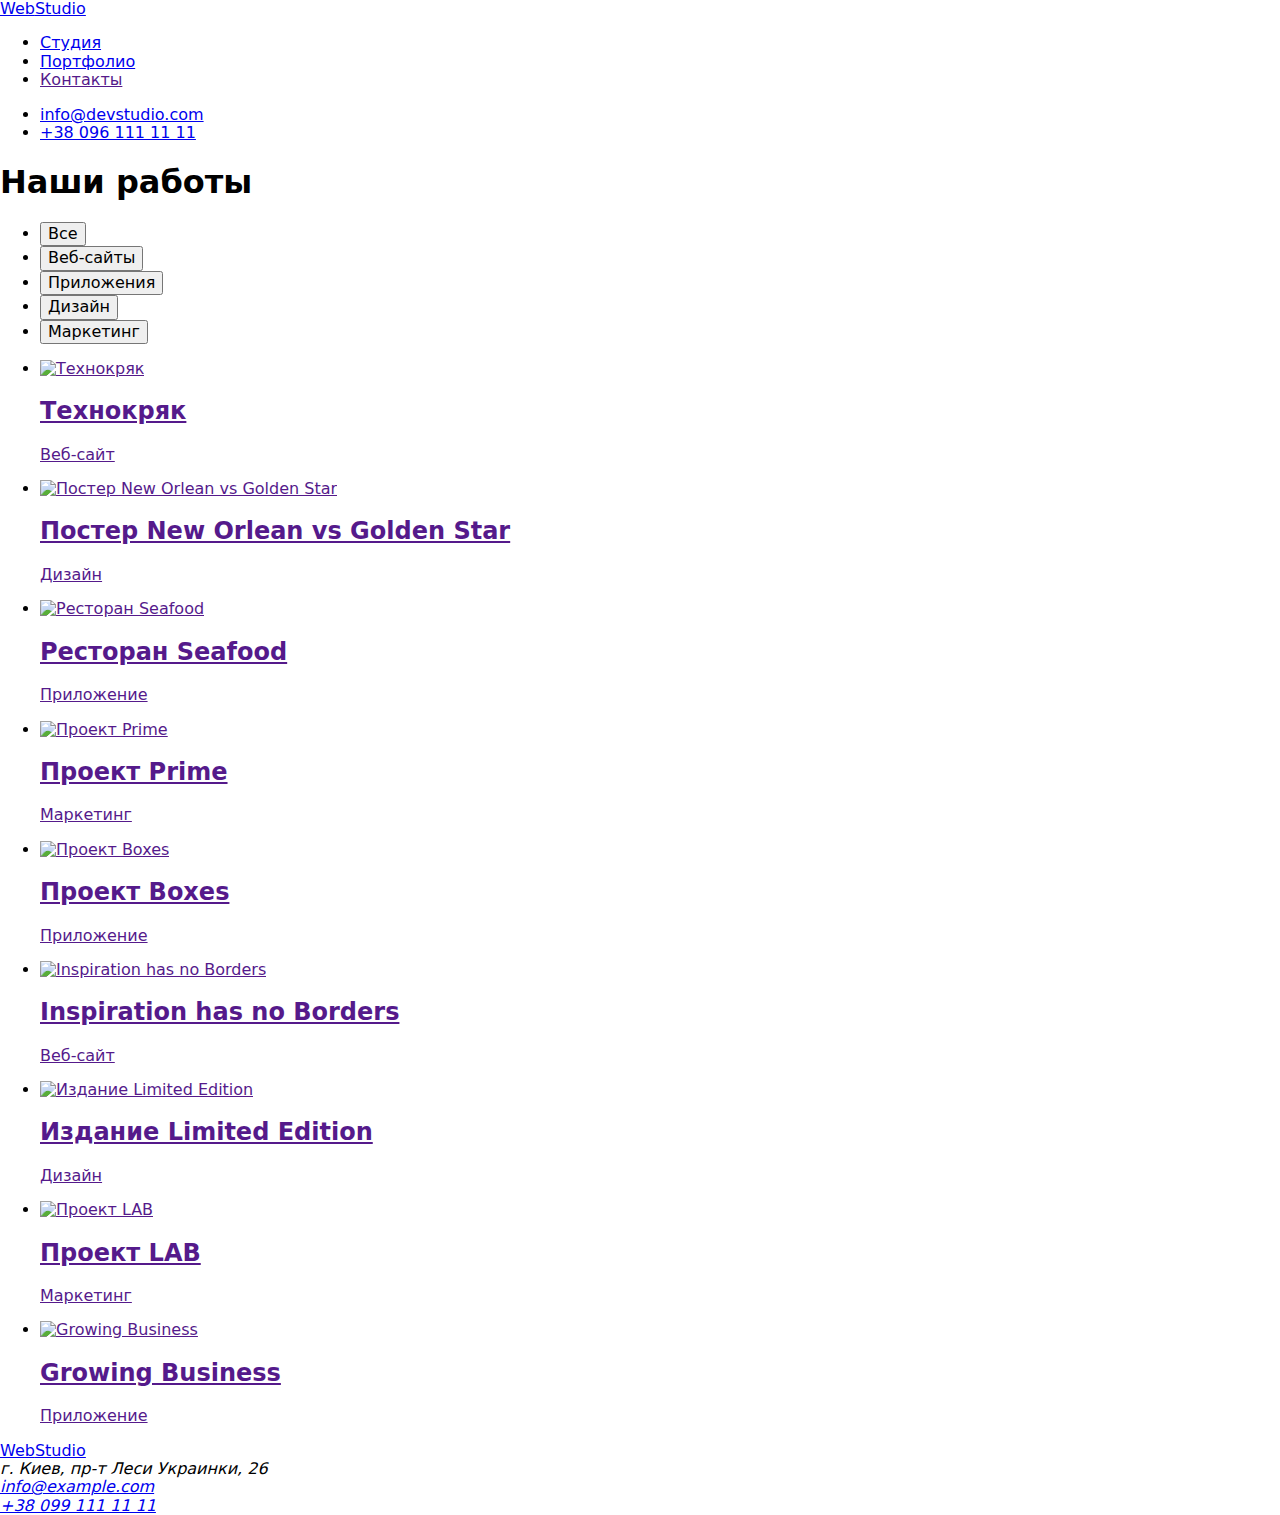
==== portfolio.html @ c15116fc "Create portfolio.html" ====
<!DOCTYPE html>
<html lang="ru">
<head>
    <meta charset="UTF-8">
    <meta name="viewport" content="width=device-width, initial-scale=1.0">
    <title>Портфолио</title>
    <link rel="stylesheet" href="https://cdnjs.cloudflare.com/ajax/libs/modern-normalize/0.7.0/modern-normalize.min.css">
    <link href="https://fonts.googleapis.com/css2?family=Raleway:wght@700&family=Roboto:wght@400;500;700;900&display=swap" rel="stylesheet">
    <link rel="stylesheet" href="./css/styles.css">
</head>
<body>
    <!--Шапка сайта-->
    <header>
        <div class="container">
            <nav>
                <a href="./index.html" lang="en" class="logo"><span>Web</span>Studio</a>
                <ul class="list site-nav">
                    <li><a href="./index.html" class="link">Студия</a></li>
                    <li><a href="./portfolio.html" class="link current">Портфолио</a></li>
                    <li><a href="" class="link">Контакты</a></li>
                </ul> 
            </nav>

            <ul class="list auth-nav">
                <li><a href="mailto:info@devstudio.com" class="link">info@devstudio.com</a></li>
                <li><a href="tel:380961111111" class="link">+38 096 111 11 11</a></li> 
            </ul>
         </div>
    </header>

    <main>
        <section>
            <div class="container">
                <h1>Наши работы</h1>

                <!-- Кнопки-фильтр -->
                <ul class="filter list">
                    <li><button type="button" class="button">Все</button></li>
                    <li><button type="button" class="button">Веб-сайты</button></li>
                    <li><button type="button" class="button">Приложения</button></li>
                    <li><button type="button" class="button">Дизайн</button></li>
                    <li><button type="button" class="button">Маркетинг</button></li>
                </ul>
        
                <!-- Галерея -->
                <ul class="portfolio list">
                    <li class="portfolio-item">
                        <a href="" class="link">
                            <img src="./images/portfolio1.jpg" alt="Технокряк" width="370" height="294">
                            <h2 class="title">Технокряк</h2>
                            <p class="text">Веб-сайт</p>
                        </a>
                    </li>
                    <li class="portfolio-item">
                        <a href="" class="link">
                            <img src="./images/portfolio2.jpg" alt="Постер New Orlean vs Golden Star" width="370" height="294">
                            <h2 class="title">Постер New Orlean vs Golden Star</h2>
                            <p class="text">Дизайн</p>
                        </a>
                    </li>
                    <li class="portfolio-item">
                        <a href="" class="link">
                            <img src="./images/portfolio3.jpg" alt="Ресторан Seafood" width="370" height="294">
                            <h2 class="title">Ресторан Seafood</h2>
                            <p class="text">Приложение</p>
                        </a>
                    </li>
                    <li class="portfolio-item">
                        <a href="" class="link">
                            <img src="./images/portfolio4.jpg" alt="Проект Prime" width="370" height="294">
                            <h2 class="title">Проект Prime</h2>
                            <p class="text">Маркетинг</p>
                        </a>
                    </li>
                    <li class="portfolio-item">
                        <a href="" class="link">
                            <img src="./images/portfolio5.jpg" alt="Проект Boxes" width="370" height="294">
                            <h2 class="title">Проект Boxes</h2>
                            <p class="text">Приложение</p>
                        </a>
                    </li>
                    <li class="portfolio-item">
                        <a href="" class="link">
                            <img src="./images/portfolio6.jpg" alt="Inspiration has no Borders" width="370" height="294">
                            <h2 class="title" lang="en">Inspiration has no Borders</h2>
                            <p class="text">Веб-сайт</p>
                        </a>
                    </li>
                    <li class="portfolio-item">
                        <a href="" class="link">
                            <img src="./images/portfolio7.jpg" alt="Издание Limited Edition" width="370" height="294">
                            <h2 class="title">Издание Limited Edition</h2>
                            <p class="text">Дизайн</p>
                        </a>
                    </li>
                    <li class="portfolio-item">
                        <a href="" class="link">
                            <img src="./images/portfolio8.jpg" alt="Проект LAB" width="370" height="294">
                            <h2 class="title">Проект LAB</h2>
                            <p class="text">Маркетинг</p>
                        </a>
                    </li>
                    <li class="portfolio-item">
                        <a href="" class="link">
                            <img src="./images/portfolio9.jpg" alt="Growing Business" width="370" height="294">
                            <h2 class="title" lang="en">Growing Business</h2>
                            <p class="text">Приложение</p>
                        </a>
                    </li>
                </ul>
            </div>
        </section>   
    </main>

     <!--футер-->
     <footer class="page-footer">
        <div class="container">
            <a href="index.html" lang="en" class="logo"><span>Web</span>Studio</a>
             <address class="address">
                г. Киев, пр-т Леси Украинки, 26 <br>
                <a href="mailto:info@example.com" class="link">info@example.com</a> <br>
                <a href="tel:380991111111" class="link">+38 099 111 11 11</a>
            </address>  
        </div>           
   </footer>
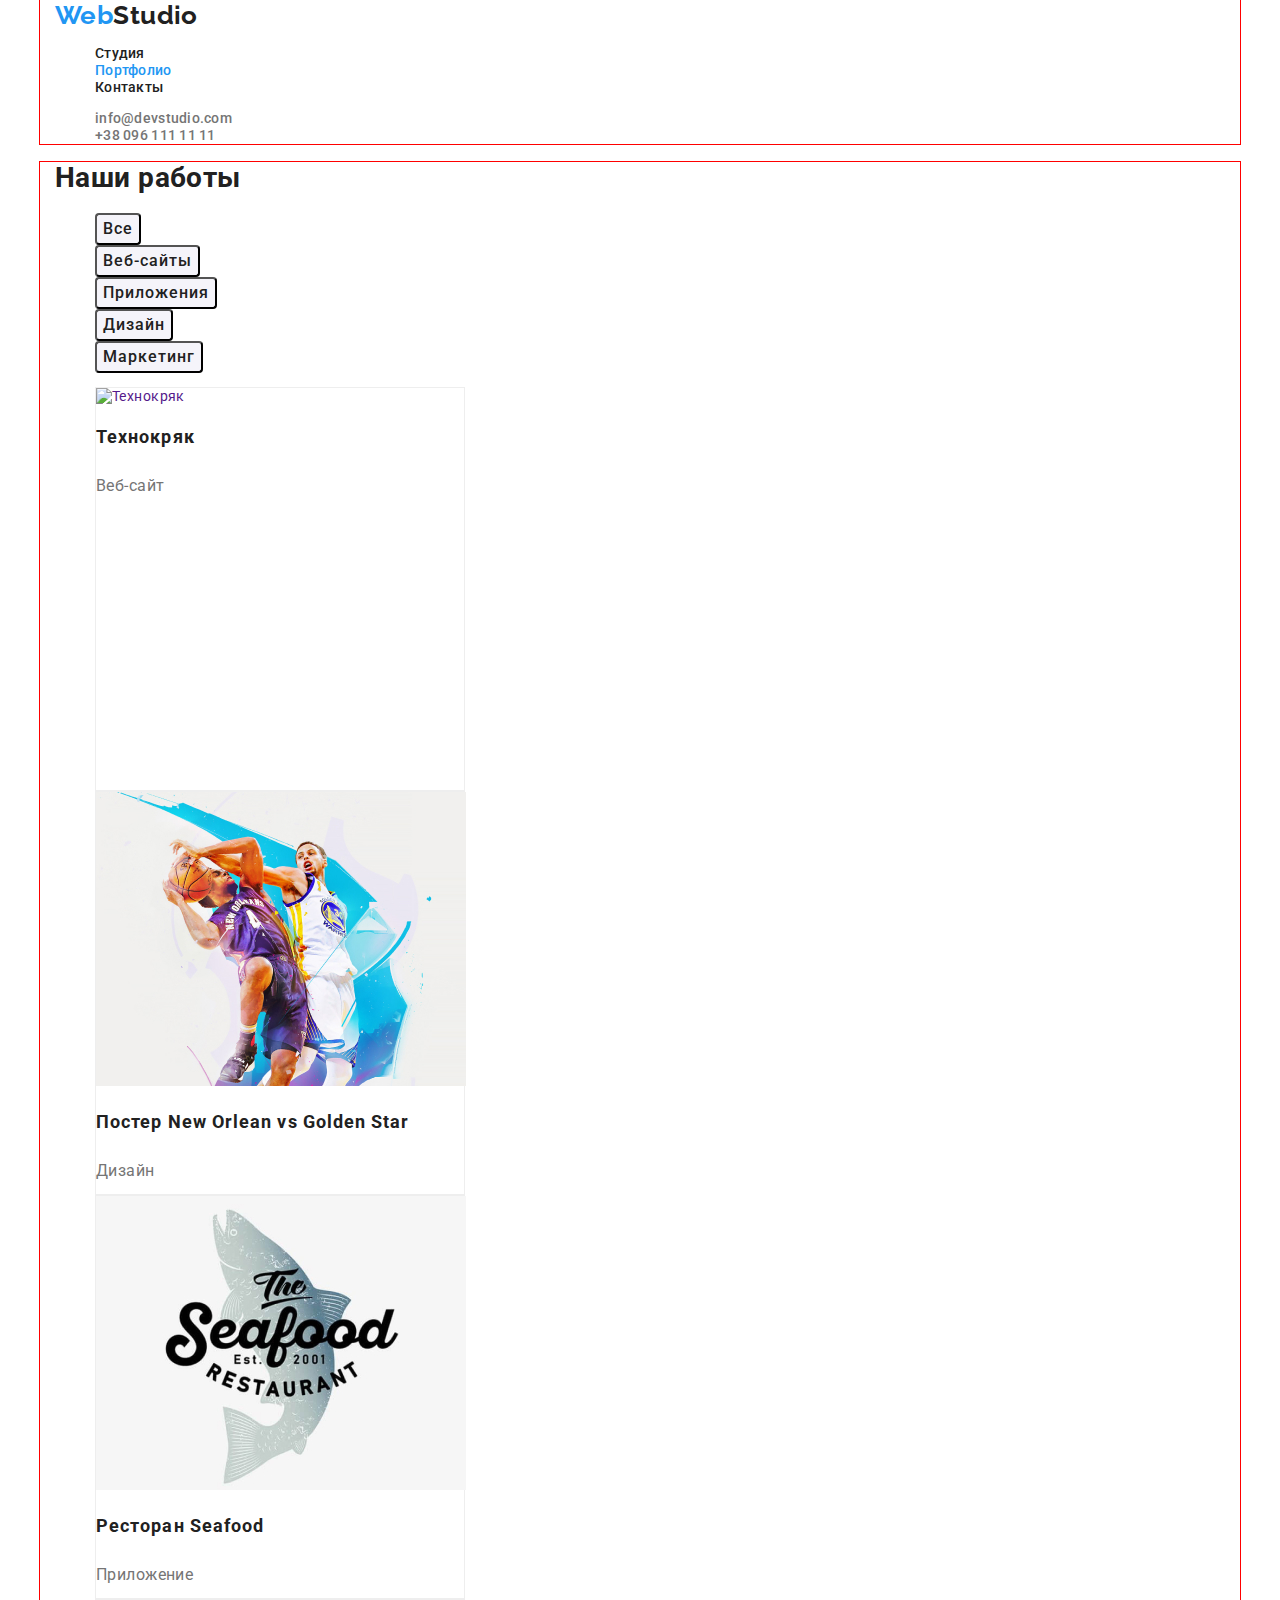
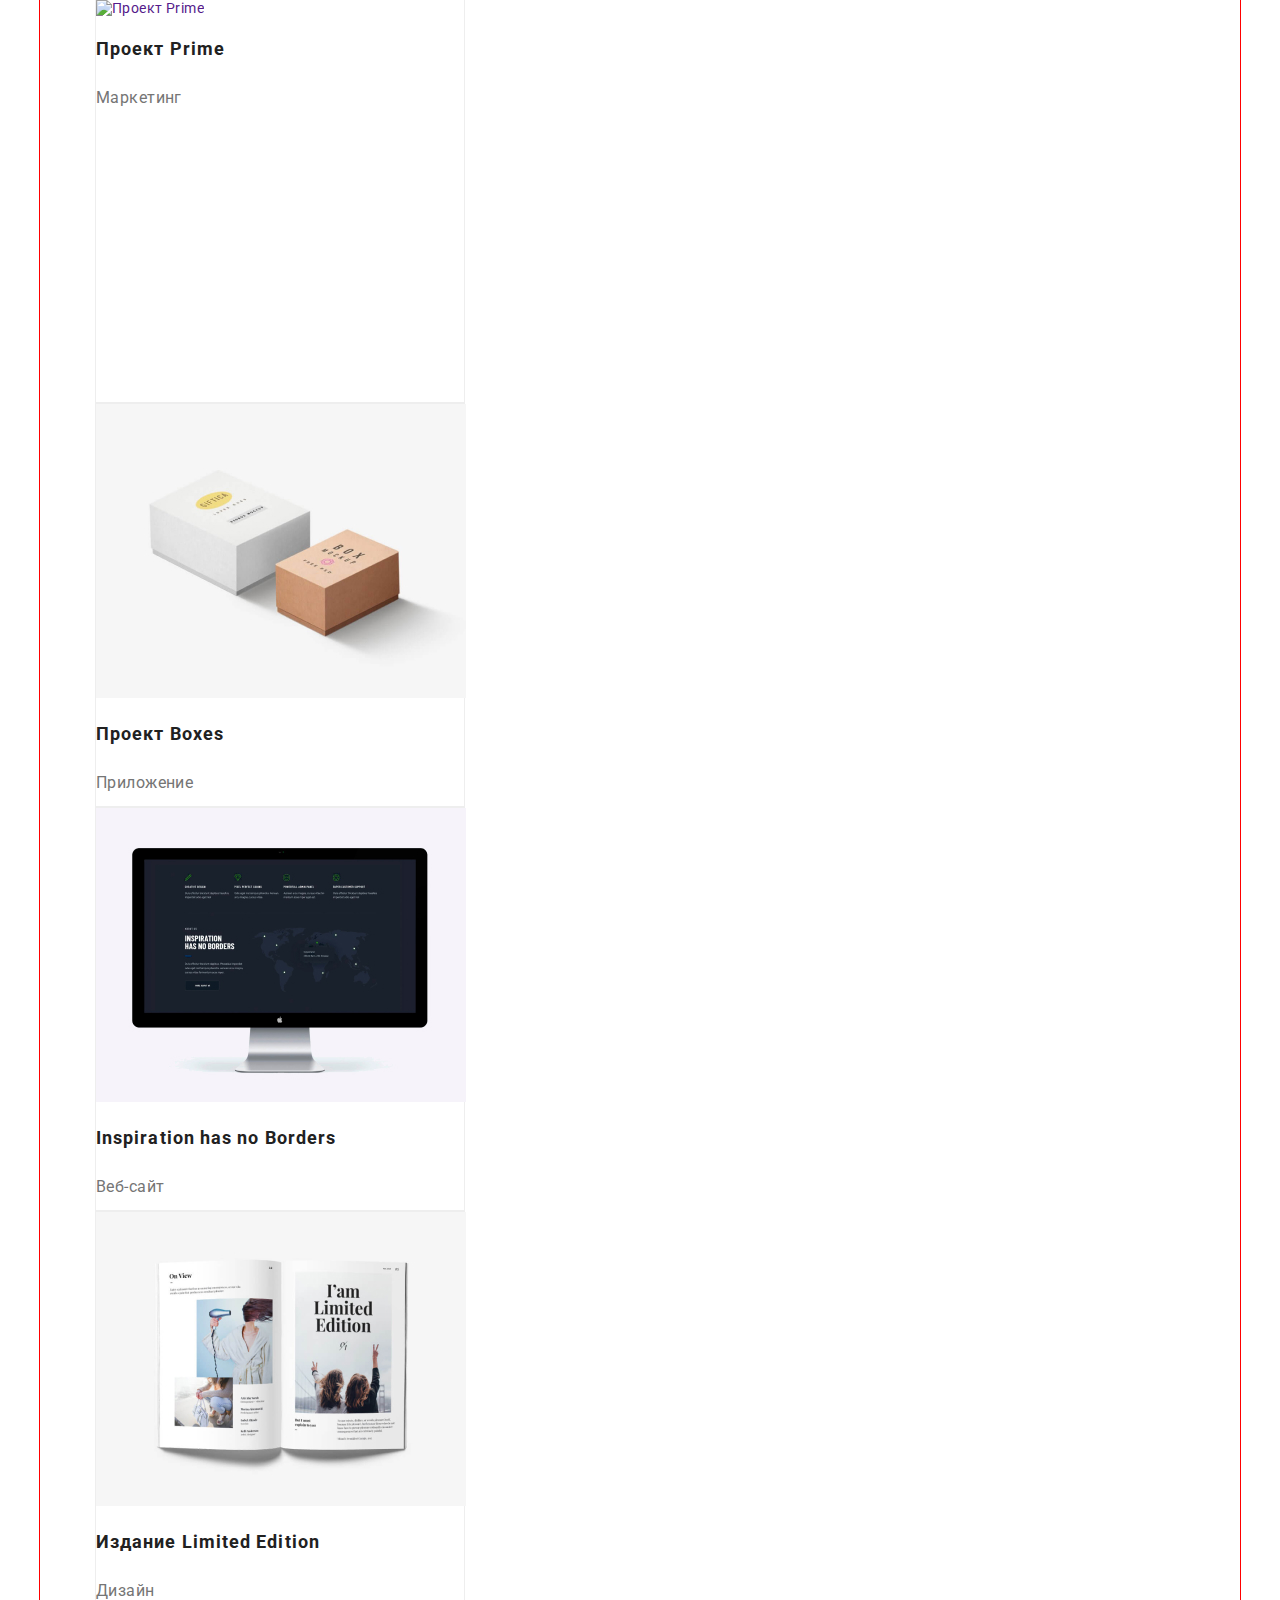
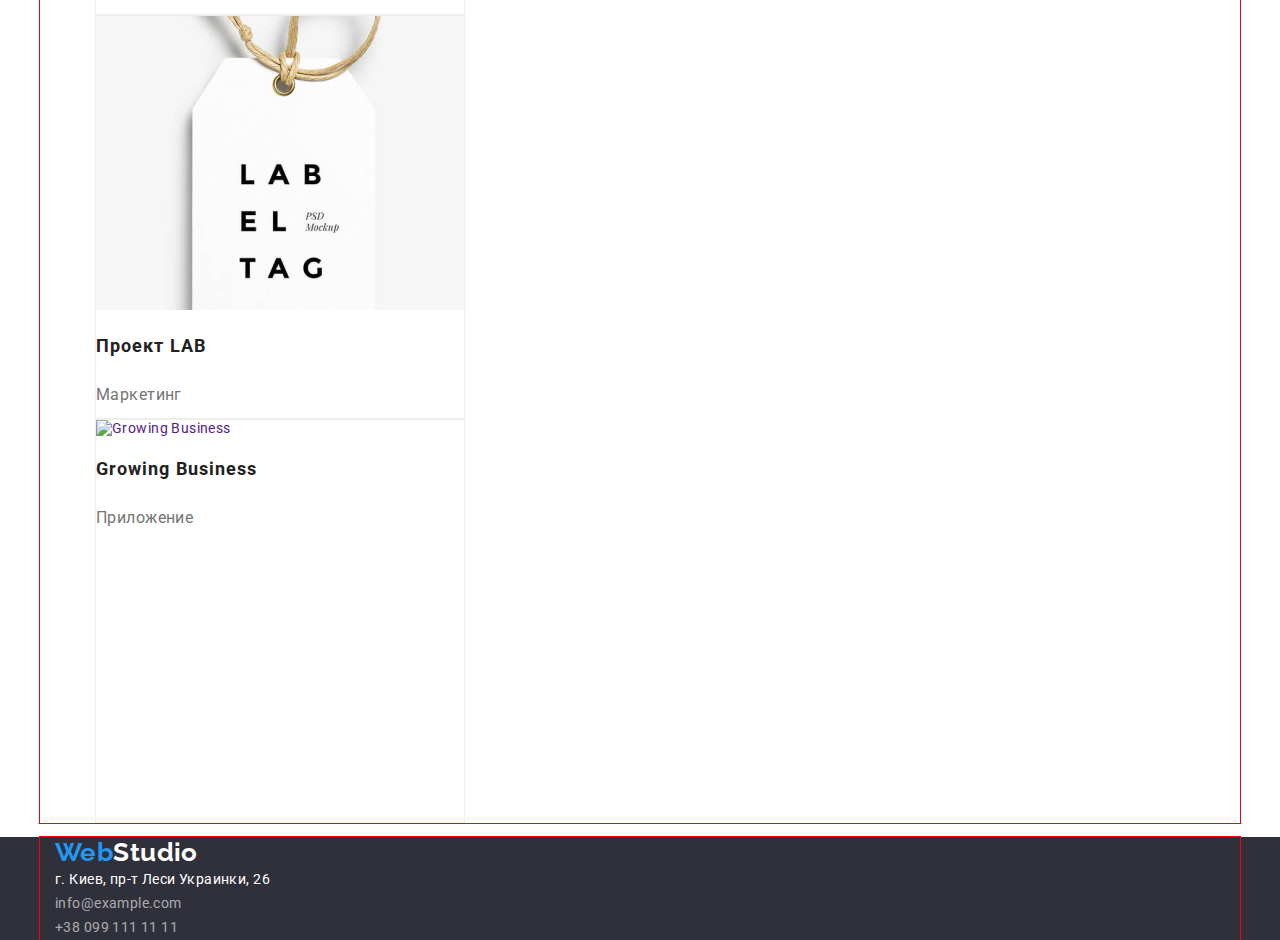
==== commit 9df37797: "Update portfolio.html" ====
--- a/portfolio.html
+++ b/portfolio.html
@@ -122,4 +122,6 @@
                 <a href="tel:380991111111" class="link">+38 099 111 11 11</a>
             </address>  
         </div>           
-   </footer>+   </footer>
+</body>
+</html>--- a/css/styles.css
+++ b/css/styles.css
@@ -0,0 +1,229 @@
+/* основной цвет текста #212121
+вторичный цвет текста #757575
+цвет-акцент #2196F3
+основной цвет фона #ffffff
+вторичный цвет фона  #2F303A
+дополнительный цвет фона(для команды и кнопок-фильтров) #F5F4FA
+ */
+
+:root{
+    --primary-text-color: #212121;
+    --secondary-text-color: #757575;
+    --accent-color: #2196F3;
+    --primary-background-color: #ffffff;
+    --secondary-background-color: #2F303A;
+    --accessorial-background-color: #F5F4FA;
+    --title-text-color: #ffffff;
+}
+
+body{
+    background-color: var(--primary-background-color);
+    color: var(--primary-text-color);
+    font-family: 'Roboto', sans-serif;
+    font-size: 14px;
+    font-weight: 400;
+    letter-spacing: 0.03em;
+}
+
+html{
+    box-sizing: border-box;
+}
+
+*
+*::after,
+*::before{
+    box-sizing: inherit;
+}
+
+.list{
+    list-style: none;
+}
+
+.link{
+    text-decoration: none;
+}
+
+.container{
+    width: 1200px;
+	margin-left: auto;
+	margin-right: auto;
+	padding-left: 15px;
+    padding-right: 15px;
+    outline: 1px solid red;
+}
+
+.page-header{
+    display: block;
+}
+
+/* Логотип */
+.logo{
+    font-family: 'Raleway', sans-serif;
+    color: var(--primary-text-color);
+    font-weight: 700;
+	font-size: 26px;
+    line-height: 1.19;
+    text-decoration: none;
+}
+
+.logo > span{
+    color: var(--accent-color);
+}
+
+/* Навигация */
+.site-nav .link,
+.auth-nav .link{
+    font-weight: 500;
+    line-height: 1.14;
+    letter-spacing: 0.02em;
+}
+
+.site-nav .link{ 
+    color: var(--primary-text-color);
+}
+
+.auth-nav .link{
+    color: var(--secondary-text-color);
+}
+
+.link:hover,
+.link:focus,
+.link:active,
+.site-nav .link.current,
+.page-footer .link:hover,
+.page-footer .link:focus,
+.page-footer .link:active{
+    color: var(--accent-color);
+}
+
+/* Hero */
+.hero{
+    background-color: var(--secondary-background-color);
+    color: var(--title-text-color);
+}
+
+.hero-title{
+    font-weight: 900;
+    font-size: 44px;
+    line-height: 1.36;
+    letter-spacing: 0.06em;
+    text-align: center;
+    text-transform: uppercase;
+}
+
+.button{
+    color: var(--title-text-color);
+    background-color: var(--accent-color);
+    font-weight: 700;
+    font-size: 16px;
+    line-height: 1.87;
+    letter-spacing: 0.06em;
+    text-align: center;
+}
+
+/* Секция преимущество */
+.section-title{
+    font-weight: 700;
+    font-size: 36px;
+    line-height: 1.17;
+    text-align: center;
+}
+
+.feature-title{
+    font-weight: 700;
+    line-height: 1.14;
+    text-transform: uppercase;
+}
+
+.section-item{
+    color: var(--secondary-text-color);
+    line-height: 1.71;
+}
+
+/* Секция команда */
+.team{
+    background-color: var(--accessorial-background-color);
+}
+
+.team-card{
+    background-color: var(--primary-background-color);
+    box-shadow: 0px 1px 3px rgba(0, 0, 0, 0.12), 0px 1px 1px rgba(0, 0, 0, 0.14), 0px 2px 1px rgba(0, 0, 0, 0.2);
+    border-radius: 0px 0px 4px 4px;
+    width: 270px;
+}
+
+.team-card  .subtitle{
+    font-weight: 500;
+}
+
+.team-card .subtitle,
+.team-card .career{
+    font-size: 16px;
+    line-height: 1.19;
+    text-align: center;
+}
+
+/* Футер */
+.page-footer{
+    background-color: var(--secondary-background-color);
+}
+
+.page-footer .logo{
+    color: var(--title-text-color);
+}
+
+.page-footer .address{
+    color: var(--title-text-color);
+    font-style: normal;
+    line-height: 1.71;
+}
+
+.page-footer .link{
+    font-size: 14px;
+    color: rgba(255, 255, 255, 0.6);
+}
+
+
+/* ПОРТФОЛИО */
+
+/* Кнопки */
+.filter .button{
+    font-family: 'Roboto', sans-serif;
+    color: var(--primary-text-color);
+    background-color: var(--accessorial-background-color);
+    font-weight: 500;
+    font-size: 16px;
+    line-height: 1.62;
+    text-align: center;
+    border-radius: 4px;
+}
+
+.filter .button:hover,
+.filter .button:active,
+.filter .button:focus{
+    background-color: var(--accent-color);
+    color: var(--title-text-color);
+    box-shadow: 0px 3px 1px rgba(0, 0, 0, 0.1), 0px 1px 2px rgba(0, 0, 0, 0.08), 0px 2px 2px rgba(0, 0, 0, 0.12);
+}
+
+/* Галерея */
+.portfolio-item{
+    width: 370px;
+    height: 404px;
+    background: var(--primary-background-color);
+    border: 1px solid #EEEEEE;
+}
+
+.portfolio .title{
+    color: var(--primary-text-color);
+    font-weight: 700;
+    font-size: 18px;
+    line-height: 2;
+    letter-spacing: 0.06em;
+}
+
+.portfolio .text{
+    color: var(--secondary-text-color);
+    font-size: 16px;
+    line-height: 1.87;
+}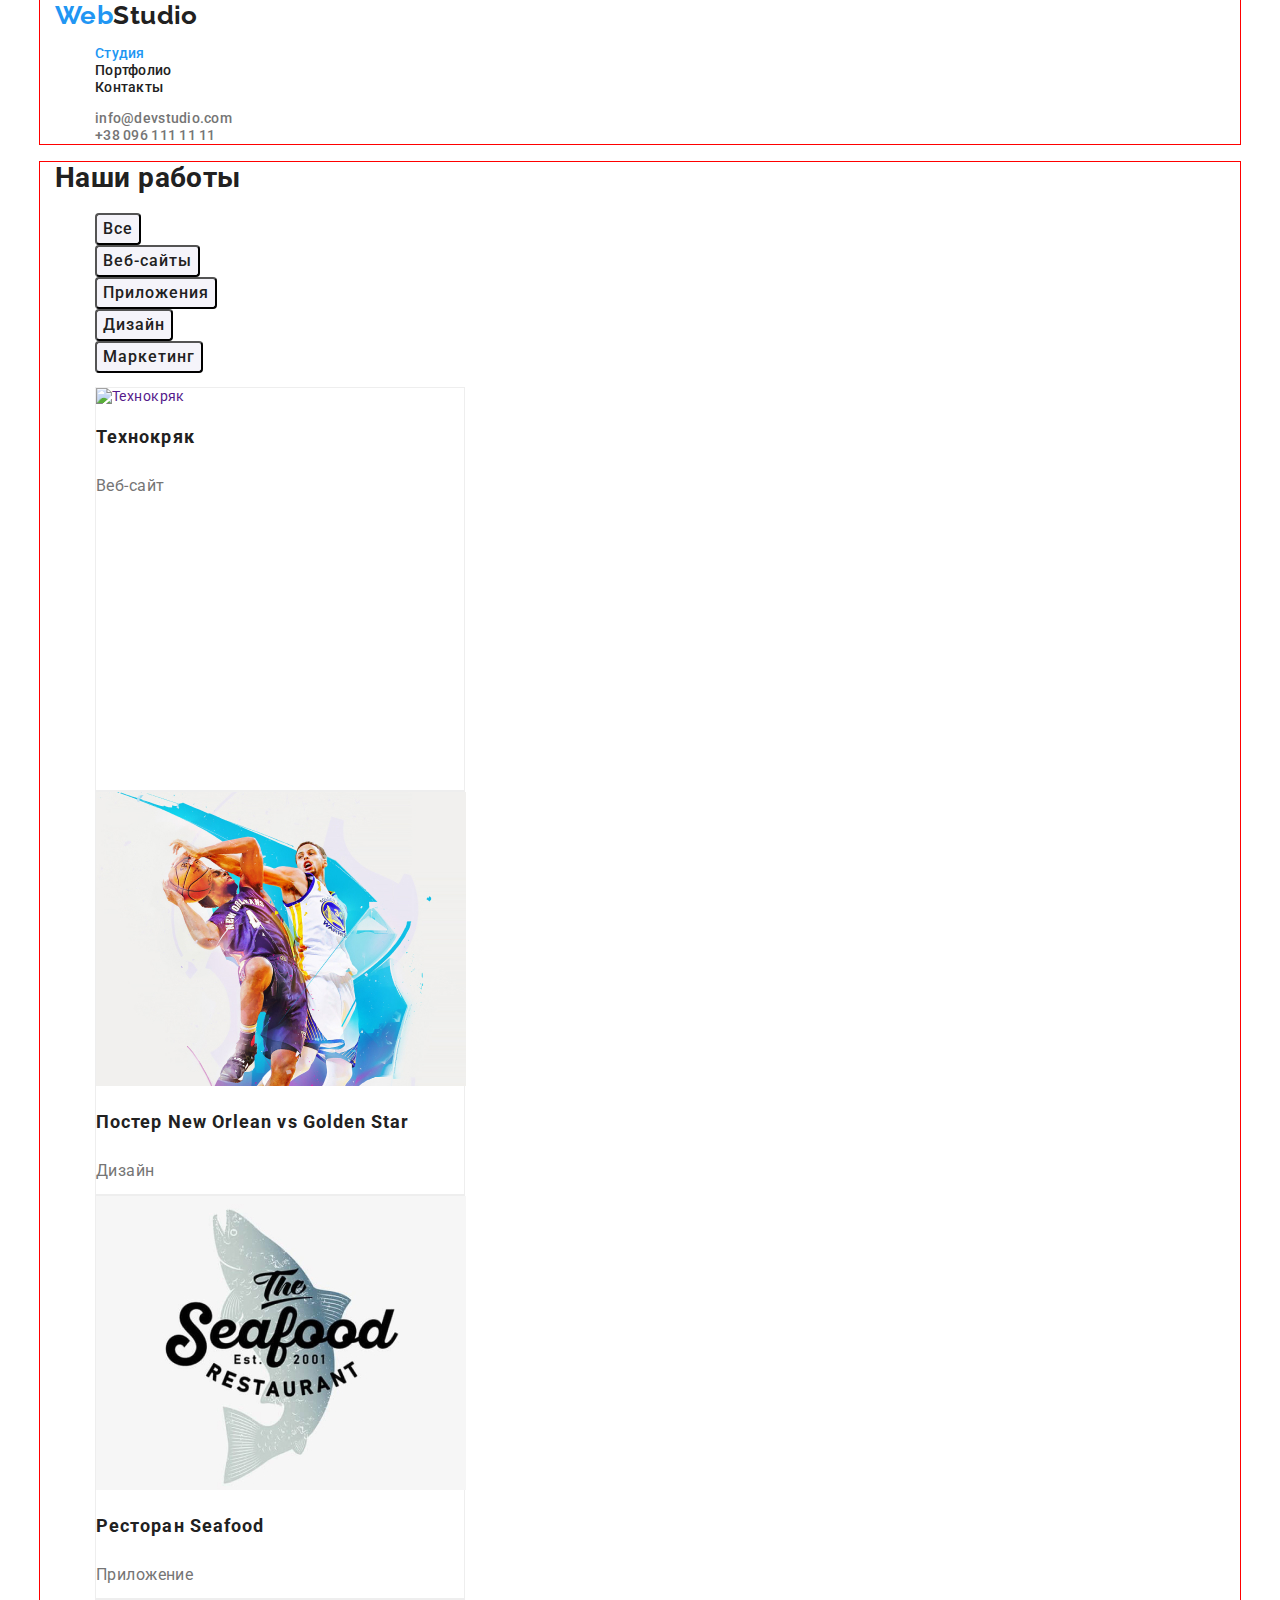
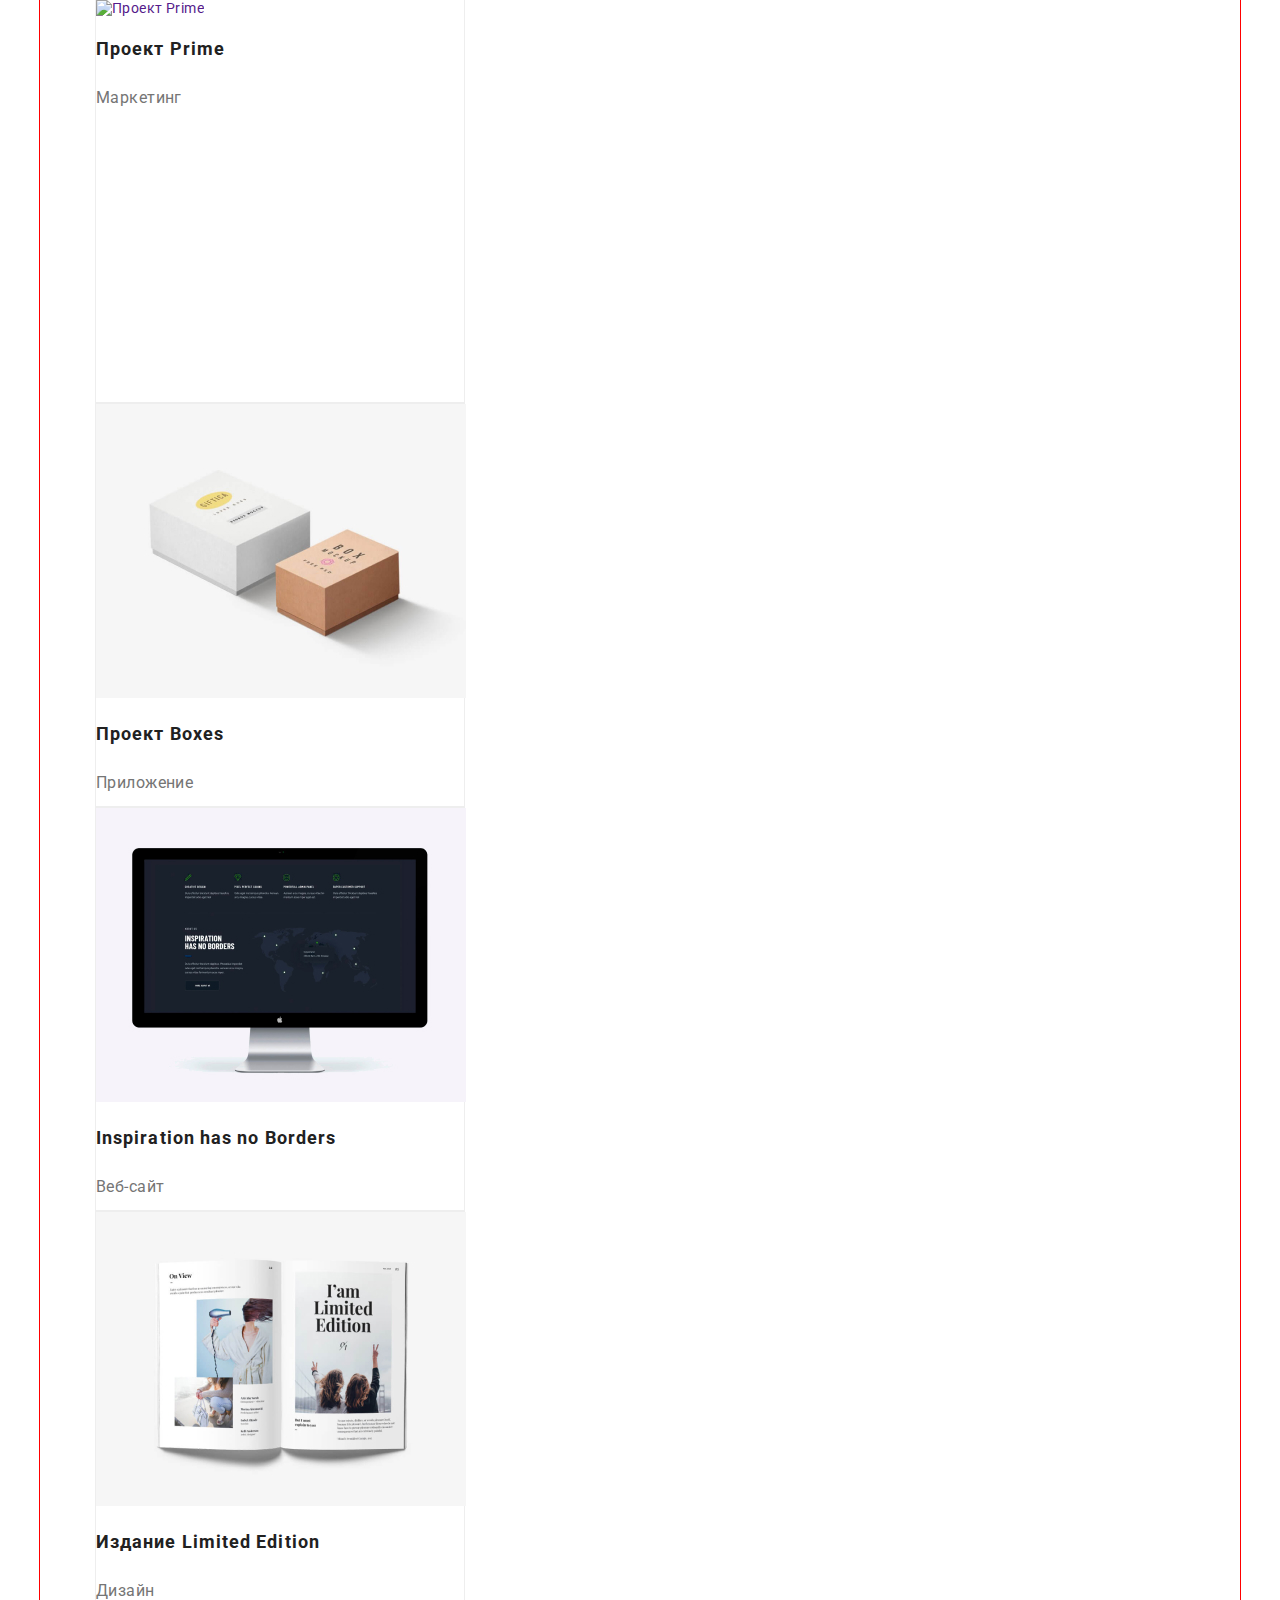
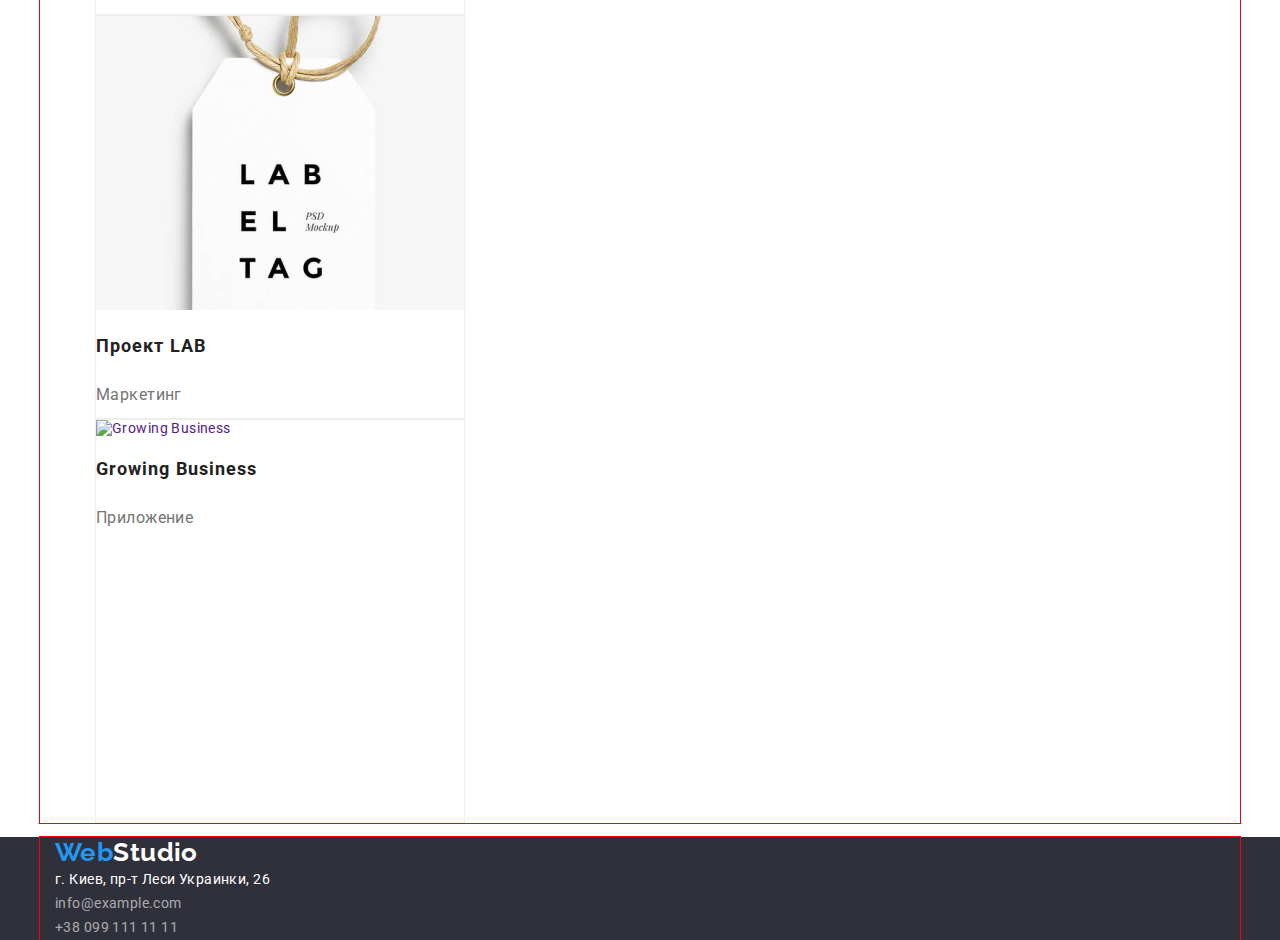
==== commit 69440228: "Update portfolio.html" ====
--- a/portfolio.html
+++ b/portfolio.html
@@ -10,23 +10,23 @@
 </head>
 <body>
     <!--Шапка сайта-->
-    <header>
-        <div class="container">
-            <nav>
-                <a href="./index.html" lang="en" class="logo"><span>Web</span>Studio</a>
-                <ul class="list site-nav">
-                    <li><a href="./index.html" class="link">Студия</a></li>
-                    <li><a href="./portfolio.html" class="link current">Портфолио</a></li>
-                    <li><a href="" class="link">Контакты</a></li>
-                </ul> 
-            </nav>
-
-            <ul class="list auth-nav">
-                <li><a href="mailto:info@devstudio.com" class="link">info@devstudio.com</a></li>
-                <li><a href="tel:380961111111" class="link">+38 096 111 11 11</a></li> 
-            </ul>
-         </div>
-    </header>
+    <header class="page-header">
+        <div class="container flexbox">
+             <nav class="navigation">
+                 <a href="./index.html" lang="en" class="logo"><span>Web</span>Studio</a>
+                 <ul class="list site-nav">
+                     <li class="site-nav-item"><a href="./index.html" class="link current">Студия</a></li>
+                     <li class="site-nav-item"><a href="./portfolio.html" class="link">Портфолио</a></li>
+                     <li class="site-nav-item"><a href="" class="link">Контакты</a></li>
+                 </ul> 
+             </nav>
+ 
+             <ul class="list auth-nav">
+                 <li class="auth-nav-item"><a href="mailto:info@devstudio.com" class="link">info@devstudio.com</a></li>
+                 <li class="auth-nav-item"><a href="tel:380961111111" class="link">+38 096 111 11 11</a></li> 
+             </ul>
+        </div>
+     </header>
 
     <main>
         <section>
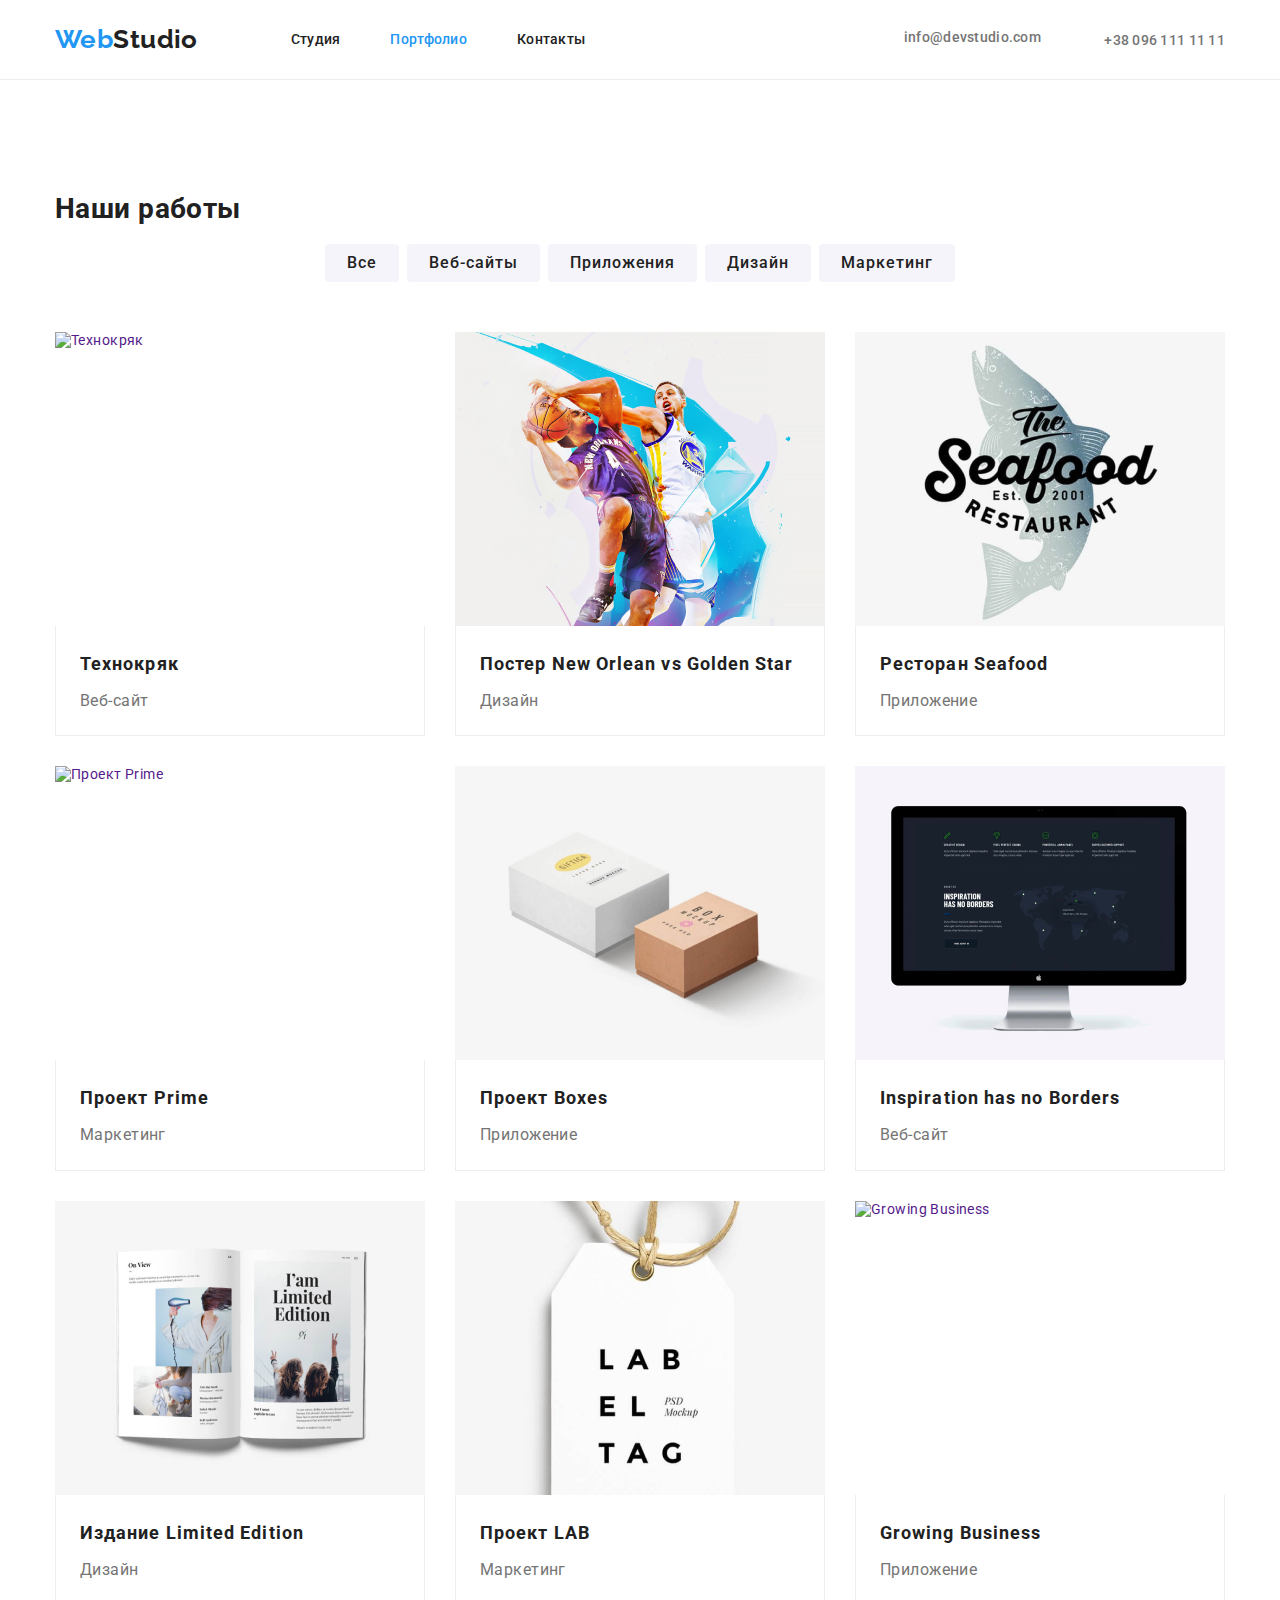
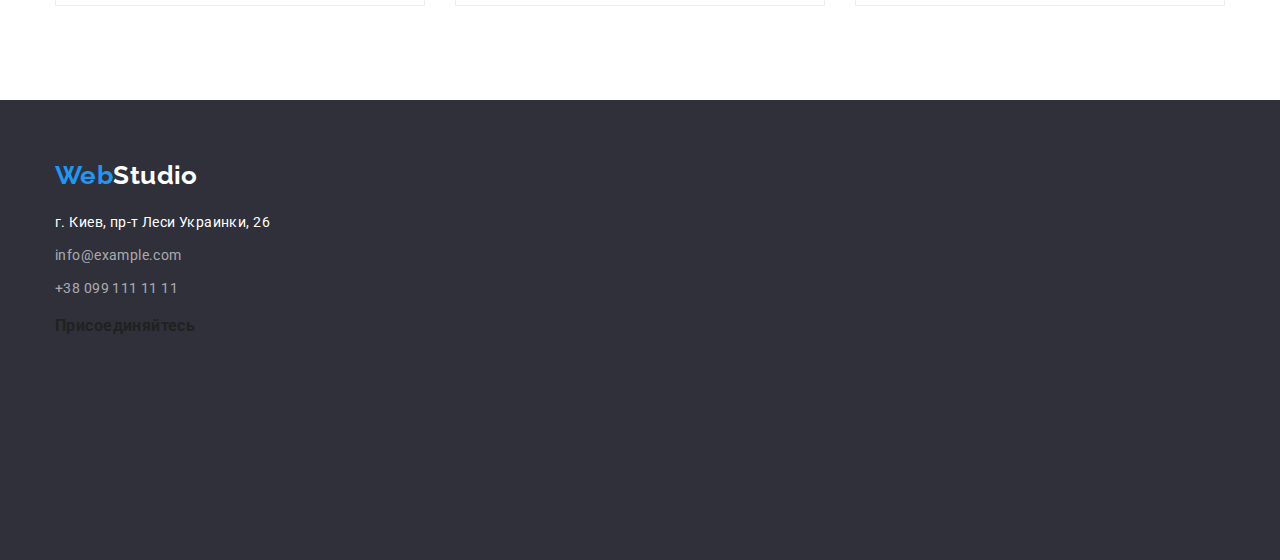
==== commit 3292a2af: "добавляет разметку" ====
--- a/portfolio.html
+++ b/portfolio.html
@@ -11,100 +11,132 @@
 <body>
     <!--Шапка сайта-->
     <header class="page-header">
-        <div class="container flexbox">
+        <div class="container">
              <nav class="navigation">
                  <a href="./index.html" lang="en" class="logo"><span>Web</span>Studio</a>
                  <ul class="list site-nav">
-                     <li class="site-nav-item"><a href="./index.html" class="link current">Студия</a></li>
-                     <li class="site-nav-item"><a href="./portfolio.html" class="link">Портфолио</a></li>
+                     <li class="site-nav-item"><a href="./index.html" class="link">Студия</a></li>
+                     <li class="site-nav-item"><a href="./portfolio.html" class="link current">Портфолио</a></li>
                      <li class="site-nav-item"><a href="" class="link">Контакты</a></li>
                  </ul> 
              </nav>
  
              <ul class="list auth-nav">
-                 <li class="auth-nav-item"><a href="mailto:info@devstudio.com" class="link">info@devstudio.com</a></li>
-                 <li class="auth-nav-item"><a href="tel:380961111111" class="link">+38 096 111 11 11</a></li> 
+                <li class="auth-nav-item">
+                    <a href="mailto:info@devstudio.com" class="link">
+                        <svg class="icon-auth-nav" width="16" height="12">
+                            <use href="./images/sprite.svg#icon-mail"></use>
+                        </svg>
+                        info@devstudio.com
+                    </a>
+                </li>
+                <li class="auth-nav-item">
+                    <a href="tel:380961111111" class="link">
+                        <svg class="icon-auth-nav" width="10" height="16">
+                            <use href="./images/sprite.svg#icon-tel"></use>
+                        </svg>
+                        +38 096 111 11 11
+                    </a>
+                </li> 
              </ul>
         </div>
      </header>
 
     <main>
-        <section>
+        <section class="page-portfolio">
             <div class="container">
-                <h1>Наши работы</h1>
+                <h1 class="visually-hidden">Наши работы</h1>
 
                 <!-- Кнопки-фильтр -->
                 <ul class="filter list">
-                    <li><button type="button" class="button">Все</button></li>
-                    <li><button type="button" class="button">Веб-сайты</button></li>
-                    <li><button type="button" class="button">Приложения</button></li>
-                    <li><button type="button" class="button">Дизайн</button></li>
-                    <li><button type="button" class="button">Маркетинг</button></li>
+                    <li class="filter-item"><button type="button" class="button">Все</button></li>
+                    <li class="filter-item"><button type="button" class="button">Веб-сайты</button></li>
+                    <li class="filter-item"><button type="button" class="button">Приложения</button></li>
+                    <li class="filter-item"><button type="button" class="button">Дизайн</button></li>
+                    <li class="filter-item"><button type="button" class="button">Маркетинг</button></li>
                 </ul>
-        
+         
                 <!-- Галерея -->
                 <ul class="portfolio list">
                     <li class="portfolio-item">
                         <a href="" class="link">
-                            <img src="./images/portfolio1.jpg" alt="Технокряк" width="370" height="294">
-                            <h2 class="title">Технокряк</h2>
-                            <p class="text">Веб-сайт</p>
-                        </a>
-                    </li>
-                    <li class="portfolio-item">
-                        <a href="" class="link">
-                            <img src="./images/portfolio2.jpg" alt="Постер New Orlean vs Golden Star" width="370" height="294">
-                            <h2 class="title">Постер New Orlean vs Golden Star</h2>
-                            <p class="text">Дизайн</p>
-                        </a>
-                    </li>
-                    <li class="portfolio-item">
-                        <a href="" class="link">
-                            <img src="./images/portfolio3.jpg" alt="Ресторан Seafood" width="370" height="294">
-                            <h2 class="title">Ресторан Seafood</h2>
-                            <p class="text">Приложение</p>
-                        </a>
-                    </li>
-                    <li class="portfolio-item">
-                        <a href="" class="link">
-                            <img src="./images/portfolio4.jpg" alt="Проект Prime" width="370" height="294">
-                            <h2 class="title">Проект Prime</h2>
-                            <p class="text">Маркетинг</p>
-                        </a>
-                    </li>
-                    <li class="portfolio-item">
-                        <a href="" class="link">
-                            <img src="./images/portfolio5.jpg" alt="Проект Boxes" width="370" height="294">
-                            <h2 class="title">Проект Boxes</h2>
-                            <p class="text">Приложение</p>
-                        </a>
-                    </li>
-                    <li class="portfolio-item">
-                        <a href="" class="link">
-                            <img src="./images/portfolio6.jpg" alt="Inspiration has no Borders" width="370" height="294">
-                            <h2 class="title" lang="en">Inspiration has no Borders</h2>
-                            <p class="text">Веб-сайт</p>
-                        </a>
-                    </li>
-                    <li class="portfolio-item">
-                        <a href="" class="link">
-                            <img src="./images/portfolio7.jpg" alt="Издание Limited Edition" width="370" height="294">
-                            <h2 class="title">Издание Limited Edition</h2>
-                            <p class="text">Дизайн</p>
-                        </a>
-                    </li>
-                    <li class="portfolio-item">
-                        <a href="" class="link">
-                            <img src="./images/portfolio8.jpg" alt="Проект LAB" width="370" height="294">
-                            <h2 class="title">Проект LAB</h2>
-                            <p class="text">Маркетинг</p>
-                        </a>
-                    </li>
-                    <li class="portfolio-item">
-                        <a href="" class="link">
-                            <img src="./images/portfolio9.jpg" alt="Growing Business" width="370" height="294">
-                            <h2 class="title" lang="en">Growing Business</h2>
-                            <p class="text">Приложение</p>
+                            <img src="./images/portfolio1.jpg" alt="Технокряк" class="poster" width="370" height="294">
+                            <div class="portfolio-card">
+                                <h2 class="title">Технокряк</h2>
+                                 <p class="text">Веб-сайт</p>
+                            </div>
+                          </a>
+                    </li>
+                    <li class="portfolio-item">
+                        <a href="" class="link">
+                            <img src="./images/portfolio2.jpg" alt="Постер New Orlean vs Golden Star" class="poster" width="370" height="294">
+                            <div class="portfolio-card">
+                                <h2 class="title">Постер New Orlean vs Golden Star</h2>
+                                <p class="text">Дизайн</p>
+                            </div>
+                        </a>
+                    </li>
+                    <li class="portfolio-item">
+                        <a href="" class="link">
+                            <img src="./images/portfolio3.jpg" alt="Ресторан Seafood" class="poster" width="370" height="294">
+                            <div class="portfolio-card">
+                                <h2 class="title">Ресторан Seafood</h2>
+                                <p class="text">Приложение</p>
+                            </div>
+                        </a>
+                    </li>
+                    <li class="portfolio-item">
+                        <a href="" class="link">
+                            <img src="./images/portfolio4.jpg" alt="Проект Prime" class="poster" width="370" height="294">
+                            <div class="portfolio-card">
+                                <h2 class="title">Проект Prime</h2>
+                                <p class="text">Маркетинг</p>
+                            </div>
+                        </a>
+                    </li>
+                    <li class="portfolio-item">
+                        <a href="" class="link">
+                            <img src="./images/portfolio5.jpg" alt="Проект Boxes" class="poster" width="370" height="294">
+                            <div class="portfolio-card">
+                                <h2 class="title">Проект Boxes</h2>
+                                <p class="text">Приложение</p>
+                            </div>
+                        </a>
+                    </li>
+                    <li class="portfolio-item">
+                        <a href="" class="link">
+                            <img src="./images/portfolio6.jpg" alt="Inspiration has no Borders" class="poster" width="370" height="294">
+                            <div class="portfolio-card">
+                                <h2 class="title" lang="en">Inspiration has no Borders</h2>
+                                <p class="text">Веб-сайт</p>
+                            </div>
+                        </a>
+                    </li>
+                    <li class="portfolio-item">
+                        <a href="" class="link">
+                            <img src="./images/portfolio7.jpg" alt="Издание Limited Edition" class="poster" width="370" height="294">
+                            <div class="portfolio-card">
+                                <h2 class="title">Издание Limited Edition</h2>
+                                <p class="text">Дизайн</p>
+                            </div>
+                        </a>
+                    </li>
+                    <li class="portfolio-item">
+                        <a href="" class="link">
+                            <img src="./images/portfolio8.jpg" alt="Проект LAB" class="poster" width="370" height="294">
+                            <div class="portfolio-card">
+                                <h2 class="title">Проект LAB</h2>
+                                <p class="text">Маркетинг</p>
+                            </div>
+                        </a>
+                    </li>
+                    <li class="portfolio-item">
+                        <a href="" class="link">
+                            <img src="./images/portfolio9.jpg" alt="Growing Business" class="poster" width="370" height="294">
+                            <div class="portfolio-card">
+                                <h2 class="title" lang="en">Growing Business</h2>
+                                <p class="text">Приложение</p>
+                            </div>
                         </a>
                     </li>
                 </ul>
@@ -114,14 +146,55 @@
 
      <!--футер-->
      <footer class="page-footer">
-        <div class="container">
-            <a href="index.html" lang="en" class="logo"><span>Web</span>Studio</a>
-             <address class="address">
-                г. Киев, пр-т Леси Украинки, 26 <br>
-                <a href="mailto:info@example.com" class="link">info@example.com</a> <br>
-                <a href="tel:380991111111" class="link">+38 099 111 11 11</a>
-            </address>  
-        </div>           
+        <div class="container footer-container">
+           <div class="section-address">
+               <a href="index.html" lang="en" class="logo"><span>Web</span>Studio</a>
+               <address class="address">
+                   <p class="location">г. Киев, пр-т Леси Украинки, 26</p>
+                   <ul class="list footer-auth-nav">
+                       <li class="footer-auth-nav-item">
+                           <a href="mailto:info@example.com" class="link">info@example.com</a>
+                       </li>
+                       <li class="footer-auth-nav-item">
+                           <a href="tel:380991111111" class="link">+38 099 111 11 11</a>
+                       </li>
+                   </ul>
+               </address>  
+            </div>   
+            <div class="section-subscription">
+                <h3 class="subtitle footer-title">Присоединяйтесь</h3>
+                <ul class="list social-link-list footer-links">
+                   <li class="social-link-item">
+                       <a href="" class="link link-button footer-link-button" aria-label="Ссылка на Instagram">
+                           <svg class="link-icon" width="20px" height="20px">
+                               <use href="./images/sprite.svg#icon-instagram"></use>
+                           </svg>
+                       </a>
+                   </li>
+                   <li class="social-link-item">
+                       <a href="" class="link link-button footer-link-button" aria-label="Ссылка на Twitter">
+                           <svg class="link-icon" width="20px" height="20px">
+                               <use href="./images/sprite.svg#icon-twitter"></use>
+                           </svg>
+                       </a>
+                   </li>
+                   <li class="social-link-item">
+                       <a href="" class="link link-button footer-link-button" aria-label="Ссылка на Facebook">
+                           <svg class="link-icon" width="20px" height="20px">
+                               <use href="./images/sprite.svg#icon-facebook"></use>
+                           </svg>
+                       </a>
+                   </li>
+                   <li class="social-link-item">
+                       <a href="" class="link link-button footer-link-button" aria-label="Ссылка на Linkedin">
+                           <svg class="link-icon" width="20px" height="20px">
+                               <use href="./images/sprite.svg#icon-linkedin"></use>
+                           </svg>
+                       </a>
+                   </li>
+                </ul>
+            </div>  
+        </div>
    </footer>
 </body>
 </html>--- a/css/styles.css
+++ b/css/styles.css
@@ -1,10 +1,12 @@
-/* основной цвет текста #212121
-вторичный цвет текста #757575
-цвет-акцент #2196F3
-основной цвет фона #ffffff
-вторичный цвет фона  #2F303A
-дополнительный цвет фона(для команды и кнопок-фильтров) #F5F4FA
- */
+html{
+    box-sizing: border-box;
+}
+
+*
+*::after,
+*::before{
+    box-sizing: inherit;
+}
 
 :root{
     --primary-text-color: #212121;
@@ -25,17 +27,9 @@
     letter-spacing: 0.03em;
 }
 
-html{
-    box-sizing: border-box;
-}
-
-*
-*::after,
-*::before{
-    box-sizing: inherit;
-}
-
 .list{
+    padding: 0;
+    margin: 0;
     list-style: none;
 }
 
@@ -49,14 +43,17 @@
 	margin-right: auto;
 	padding-left: 15px;
     padding-right: 15px;
-    outline: 1px solid red;
-}
-
-.page-header{
-    display: block;
+    /* outline: 1px solid red; */
+}
+
+.page-header .container{
+    display: flex;
+    align-items: center;
+    justify-content: flex-end;
 }
 
 /* Логотип */
+
 .logo{
     font-family: 'Raleway', sans-serif;
     color: var(--primary-text-color);
@@ -64,6 +61,8 @@
 	font-size: 26px;
     line-height: 1.19;
     text-decoration: none;
+    padding-top: 24px;
+    padding-bottom: 24px;
 }
 
 .logo > span{
@@ -71,6 +70,22 @@
 }
 
 /* Навигация */
+
+.site-nav{
+    display: flex;
+    align-items: center;
+    margin-left: 93px;
+}
+
+.auth-nav{
+    display: flex;
+}
+
+.site-nav-item:not(:last-child),
+.auth-nav-item:not(:last-child){
+    margin-right: 50px;
+}
+
 .site-nav .link,
 .auth-nav .link{
     font-weight: 500;
@@ -96,10 +111,22 @@
     color: var(--accent-color);
 }
 
+.navigation{
+    display: flex;
+    margin-right: auto;
+}
+
 /* Hero */
+
 .hero{
     background-color: var(--secondary-background-color);
     color: var(--title-text-color);
+    text-align: center;
+}
+
+.hero .container{
+    padding-top: 200px;
+    padding-bottom: 200px;
 }
 
 .hero-title{
@@ -109,6 +136,8 @@
     letter-spacing: 0.06em;
     text-align: center;
     text-transform: uppercase;
+    margin: 0;
+    margin-bottom: 30px;
 }
 
 .button{
@@ -121,7 +150,15 @@
     text-align: center;
 }
 
+.hero .button{
+    box-shadow: 0px 4px 4px rgba(0, 0, 0, 0.15);
+    border-radius: 4px;
+    border: none;
+    padding: 10px 32px;
+}
+
 /* Секция преимущество */
+
 .section-title{
     font-weight: 700;
     font-size: 36px;
@@ -129,10 +166,17 @@
     text-align: center;
 }
 
+.is-hidden{
+    display: none;
+}
+
 .feature-title{
     font-weight: 700;
+    font-size: 14px;
     line-height: 1.14;
     text-transform: uppercase;
+    margin: 0;
+    margin-bottom: 10px;
 }
 
 .section-item{
@@ -140,20 +184,74 @@
     line-height: 1.71;
 }
 
-/* Секция команда */
+.feature .container{
+    padding-top: 94px;
+    padding-bottom: 94px;
+}
+
+.feature-list{
+    display: flex;
+    padding: 0;
+    margin: 0;
+}
+
+.feature-list-item:not(:last-child),
+.service-item:not(:last-child){
+    margin-right: 30px;
+}
+
+.feature-list-item{
+    width: calc((100%-3*30)/4);
+}
+
+/* Чем мы занимаемся */
+
+.service-list{
+    display: flex;
+    flex-wrap: wrap;
+    margin-bottom: 94px;
+}
+
+.service .section-title,
+.team .section-title{
+    margin-top: 0;
+    margin-bottom: 50px;
+}
+
+/* Секция -наша команда */
+
 .team{
     background-color: var(--accessorial-background-color);
+    padding-top: 94px;
+    padding-bottom: 94px;
 }
 
 .team-card{
     background-color: var(--primary-background-color);
     box-shadow: 0px 1px 3px rgba(0, 0, 0, 0.12), 0px 1px 1px rgba(0, 0, 0, 0.14), 0px 2px 1px rgba(0, 0, 0, 0.2);
     border-radius: 0px 0px 4px 4px;
-    width: 270px;
+    text-align: center;
+    padding-bottom: 30px;
+}
+
+.team-card:not(:last-child){
+    margin-right: 30px;
+}
+
+.team-list{
+    display: flex;
+    flex-wrap: wrap;
 }
 
 .team-card  .subtitle{
     font-weight: 500;
+    margin-top: 0;
+    margin-bottom: 10px;
+    padding-top: 30px;
+}
+
+.team .section-item{
+    margin: 0;
 }
 
 .team-card .subtitle,
@@ -164,12 +262,21 @@
 }
 
 /* Футер */
+
 .page-footer{
     background-color: var(--secondary-background-color);
 }
 
+.page-footer .container{
+    padding-top: 60px;
+    padding-bottom: 60px;
+}
+
 .page-footer .logo{
     color: var(--title-text-color);
+    display: inline-block;
+    margin-bottom: 20px;
+    padding: 0;
 }
 
 .page-footer .address{
@@ -179,14 +286,20 @@
 }
 
 .page-footer .link{
-    font-size: 14px;
+    line-height: 1.71;
     color: rgba(255, 255, 255, 0.6);
-}
-
+    margin-top: 9px; 
+    display: inline-block;
+}
+
+.location{
+    margin: 0;  
+}
 
 /* ПОРТФОЛИО */
 
 /* Кнопки */
+
 .filter .button{
     font-family: 'Roboto', sans-serif;
     color: var(--primary-text-color);
@@ -196,6 +309,17 @@
     line-height: 1.62;
     text-align: center;
     border-radius: 4px;
+    border: none;
+    padding: 6px 22px;
+}
+
+.filter-item:not(:last-child){
+    margin-right: 8px;
+}
+
+.filter.list{
+    display: flex;
+    justify-content: center;
 }
 
 .filter .button:hover,
@@ -207,11 +331,27 @@
 }
 
 /* Галерея */
+
 .portfolio-item{
-    width: 370px;
-    height: 404px;
     background: var(--primary-background-color);
-    border: 1px solid #EEEEEE;
+    margin-right: 30px;
+    margin-bottom: 30px;
+    width: calc((1170px-2*30px)/3);
+}
+
+
+.portfolio-item:nth-child(3n){
+    margin-right: 0;
+}
+
+.portfolio-item:nth-last-child(-n+3){
+    margin-bottom: 0;
+}
+
+.poster{
+    display: block;
+    max-width: 100%;
+    height: auto;
 }
 
 .portfolio .title{
@@ -226,4 +366,33 @@
     color: var(--secondary-text-color);
     font-size: 16px;
     line-height: 1.87;
-}+}
+
+.page-portfolio{
+    padding-top: 94px;
+    padding-bottom: 94px;
+    border-top: 1px solid #ECECEC;;
+}
+
+.portfolio.list{
+    display: flex;
+    flex-wrap: wrap;
+    margin-top: 50px;
+}
+
+.portfolio-card{
+    padding: 20px 24px;
+    border-right: 1px solid #eeeeee;
+	border-bottom: 1px solid #eeeeee;
+	border-left: 1px solid #eeeeee;
+}
+
+.portfolio-card .title{
+    margin-top: 0;
+    margin-bottom: 4px;
+}
+
+.portfolio-card .text,
+.portfolio-item .link{
+    margin: 0;
+}
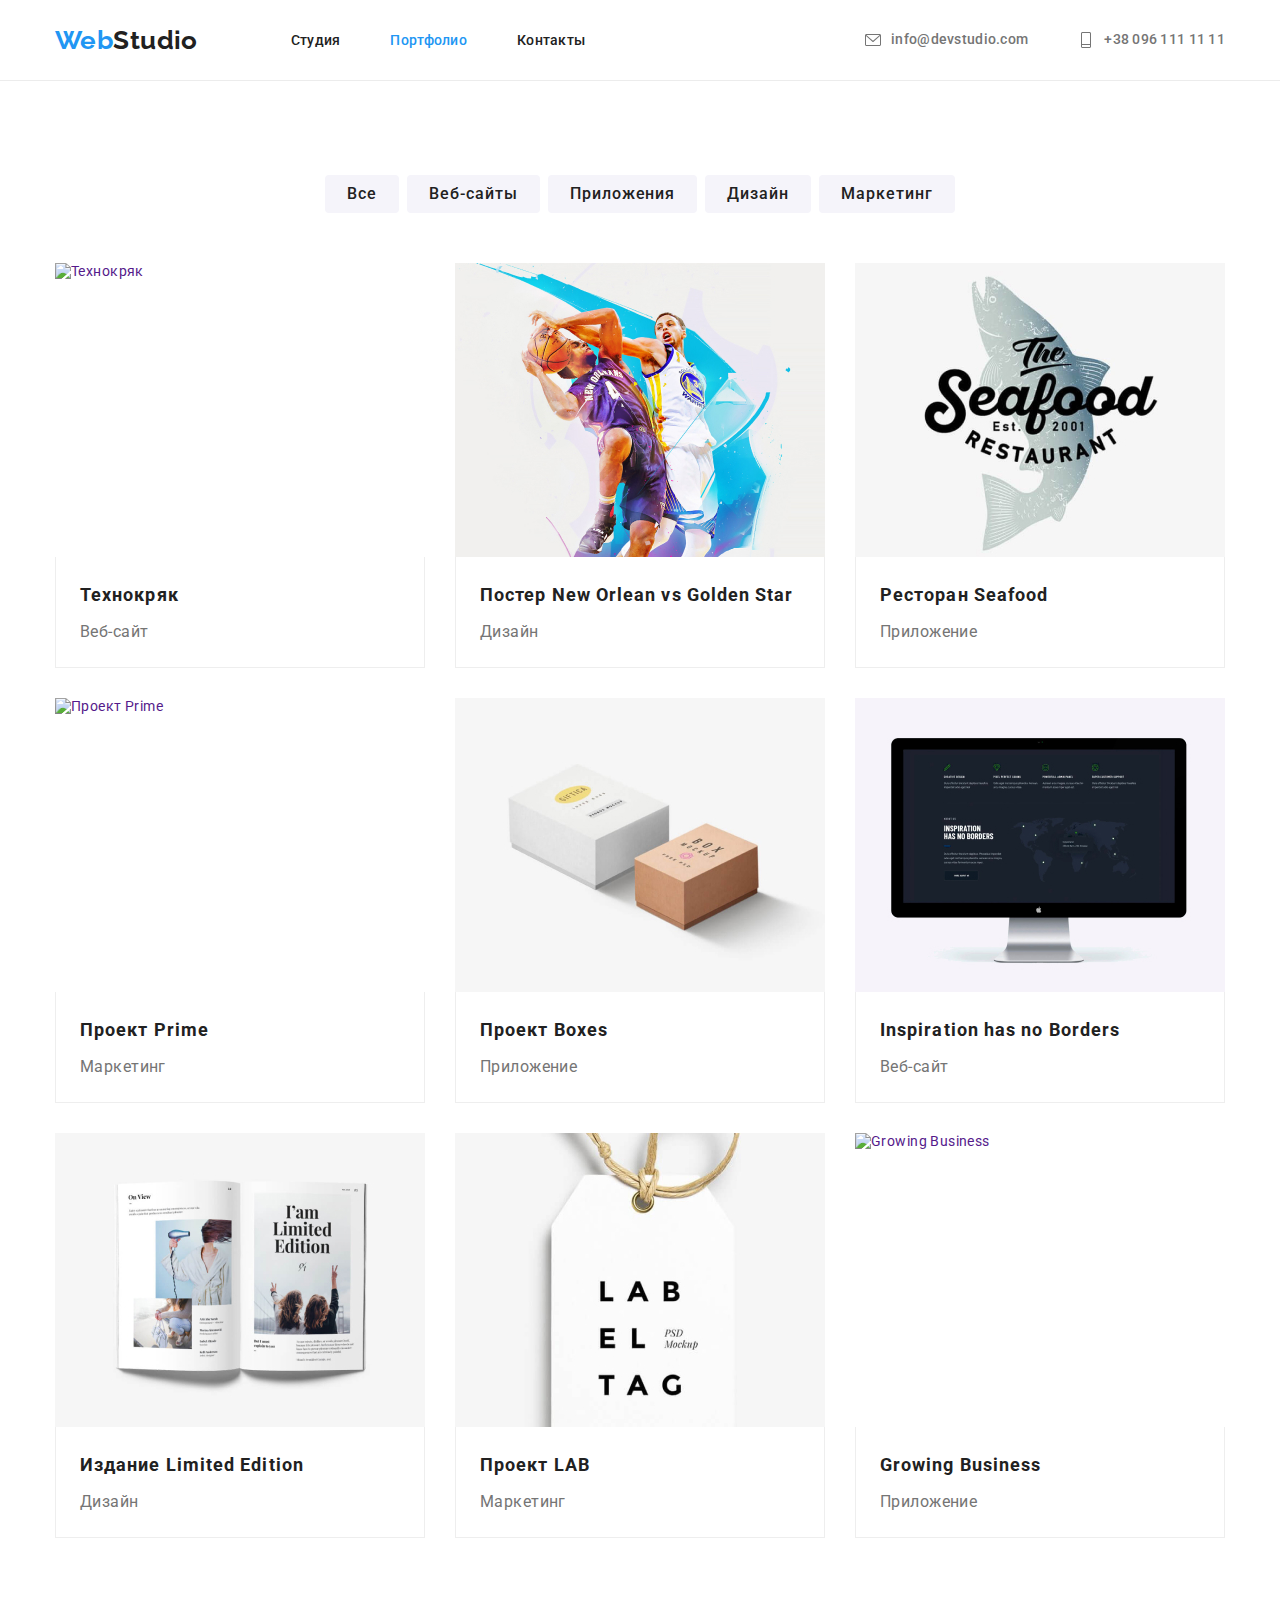
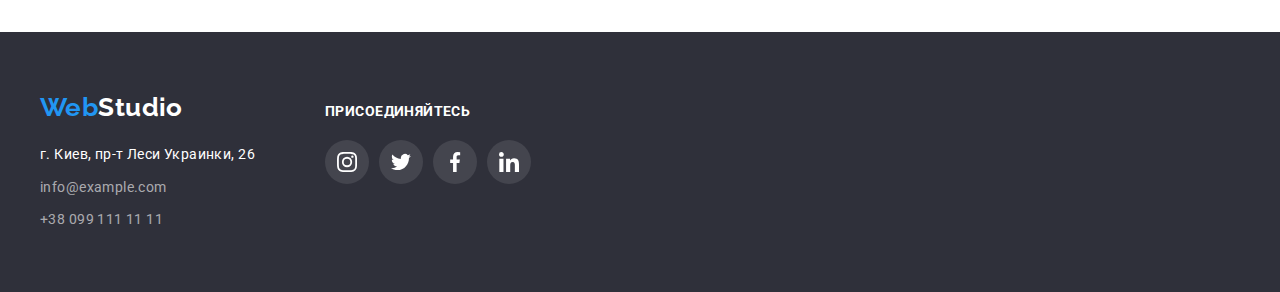
==== commit f4f9f31c: "добавляет разметку" ====
--- a/portfolio.html
+++ b/portfolio.html
@@ -146,7 +146,7 @@
 
      <!--футер-->
      <footer class="page-footer">
-        <div class="container footer-container">
+        <div class="container">
            <div class="section-address">
                <a href="index.html" lang="en" class="logo"><span>Web</span>Studio</a>
                <address class="address">
--- a/css/styles.css
+++ b/css/styles.css
@@ -16,6 +16,7 @@
     --secondary-background-color: #2F303A;
     --accessorial-background-color: #F5F4FA;
     --title-text-color: #ffffff;
+    --background-icon: #AFB1B8;
 }
 
 body{
@@ -43,7 +44,6 @@
 	margin-right: auto;
 	padding-left: 15px;
     padding-right: 15px;
-    /* outline: 1px solid red; */
 }
 
 .page-header .container{
@@ -99,6 +99,19 @@
 
 .auth-nav .link{
     color: var(--secondary-text-color);
+    display: flex;
+}
+
+.icon-auth-nav{
+    margin-right: 10px;
+	width: 16px;
+    height: 16px;
+    fill: currentColor;
+}
+
+.site-nav .link,
+.auth-nav .link{
+    padding: 32px 0px;
 }
 
 .link:hover,
@@ -120,24 +133,29 @@
 
 .hero{
     background-color: var(--secondary-background-color);
+    background-image: linear-gradient(rgba(47, 48, 58, 0.4), rgba(47, 48, 58, 0.4)), url(../images/hero.jpg);
+    background-repeat: no-repeat;
+    background-position: center;
+    background-size: cover;
+    text-align: center;
+    max-width: 1600px;
+    margin-left: auto;
+    margin-right: auto;
+}
+
+.hero .container{
+    padding: 200px 0px;
+}
+
+.hero-title{
     color: var(--title-text-color);
-    text-align: center;
-}
-
-.hero .container{
-    padding-top: 200px;
-    padding-bottom: 200px;
-}
-
-.hero-title{
     font-weight: 900;
     font-size: 44px;
     line-height: 1.36;
     letter-spacing: 0.06em;
     text-align: center;
     text-transform: uppercase;
-    margin: 0;
-    margin-bottom: 30px;
+    margin: 0px 0px 30px;
 }
 
 .button{
@@ -166,27 +184,44 @@
     text-align: center;
 }
 
-.is-hidden{
-    display: none;
-}
-
-.feature-title{
+.visually-hidden {
+	position: absolute;
+	width: 1px;
+	height: 1px;
+	margin: -1px;
+	border: 0;
+	padding: 0;
+	clip: rect(0 0 0 0);
+	overflow: hidden;
+}
+
+.icon-feature-list{
+    background: var(--accessorial-background-color);
+    padding-left: 100px;
+    padding-right: 100px;
+    padding-top: auto;
+    padding-bottom: auto;
+    margin-bottom: 30px;
+}
+
+.feature-title,
+.footer-title{
     font-weight: 700;
     font-size: 14px;
     line-height: 1.14;
     text-transform: uppercase;
-    margin: 0;
-    margin-bottom: 10px;
+    margin: 0px 0px 10px;
+    /* margin-bottom: 10px; */
 }
 
 .section-item{
     color: var(--secondary-text-color);
     line-height: 1.71;
+    margin: 0;
 }
 
 .feature .container{
-    padding-top: 94px;
-    padding-bottom: 94px;
+    padding: 94px 0px 94px;
 }
 
 .feature-list{
@@ -208,22 +243,22 @@
 
 .service-list{
     display: flex;
-    flex-wrap: wrap;
     margin-bottom: 94px;
 }
 
-.service .section-title,
-.team .section-title{
-    margin-top: 0;
-    margin-bottom: 50px;
+.section-title{
+    margin: 0px 0px 50px;
+}
+
+.service-item .service-img{
+    display: block;
 }
 
 /* Секция -наша команда */
 
 .team{
     background-color: var(--accessorial-background-color);
-    padding-top: 94px;
-    padding-bottom: 94px;
+    padding: 94px 0px;
 }
 
 .team-card{
@@ -231,7 +266,6 @@
     box-shadow: 0px 1px 3px rgba(0, 0, 0, 0.12), 0px 1px 1px rgba(0, 0, 0, 0.14), 0px 2px 1px rgba(0, 0, 0, 0.2);
     border-radius: 0px 0px 4px 4px;
     text-align: center;
-    padding-bottom: 30px;
 }
 
 .team-card:not(:last-child){
@@ -245,13 +279,12 @@
 
 .team-card  .subtitle{
     font-weight: 500;
-    margin-top: 0;
-    margin-bottom: 10px;
+    margin: 0px 0px 10px;
     padding-top: 30px;
 }
 
 .team .section-item{
-    margin: 0;
+    margin: 0px 0px 16px;
 }
 
 .team-card .subtitle,
@@ -261,6 +294,87 @@
     text-align: center;
 }
 
+/* Ссылки на соцсети */
+
+.social-link-list{
+    display: flex;
+    justify-content: center;
+    margin-bottom: 30px;
+
+}
+
+.link-button{
+    display: flex;
+    justify-content: center;
+    align-items: center;
+    width: 44px;
+    height: 44px;
+    padding: 12px;
+    border: transparent;
+    border-radius: 50%;
+}
+
+.footer-link-button{
+    background: rgba(255, 255, 255, 0.1);
+}
+
+.link-button:hover{
+    background-color: var(--accent-color);
+}
+
+.footer-link-button .link-icon,
+.link-button:hover .link-icon{
+    fill: var(--title-text-color);
+}
+
+.social-link-item:not(:last-child){
+    margin-right: 10px;
+}
+
+.link-icon{
+    width: 20px;
+    height: 20px;
+    fill: var(--background-icon);
+}
+
+/* Постоянные клиенты */
+
+.section-clients{
+padding: 94px 0px;   
+}
+
+.client-list{
+    display: flex;
+    justify-content: center;
+}
+
+.client-list .client-item:not(:last-child),
+.client-card:not(:last-child){
+    margin-right: 30px;
+}
+
+.client-card{
+    display: flex;
+    justify-content: center;
+    align-items: center;
+    width: 170px;
+    height: 90px;
+    border: 1px solid var(--background-icon);
+    border-radius: 4px;
+}
+
+.client-card-icon{
+    fill: var(--background-icon);
+}
+
+.client-card:hover .client-card-icon{
+    fill: var(--accent-color);
+}
+
+.client-card:hover{
+    border: 1px solid var(--accent-color);
+}
+
 /* Футер */
 
 .page-footer{
@@ -268,32 +382,48 @@
 }
 
 .page-footer .container{
-    padding-top: 60px;
-    padding-bottom: 60px;
+    display: flex;
+    padding: 60px 0px;
 }
 
 .page-footer .logo{
-    color: var(--title-text-color);
     display: inline-block;
     margin-bottom: 20px;
     padding: 0;
+    color: var(--title-text-color);
 }
 
 .page-footer .address{
-    color: var(--title-text-color);
     font-style: normal;
     line-height: 1.71;
-}
-
-.page-footer .link{
+    color: var(--title-text-color);
+}
+
+.footer-auth-nav .link{
+    display: inline-block;
+    margin-top: 9px;
     line-height: 1.71;
     color: rgba(255, 255, 255, 0.6);
-    margin-top: 9px; 
-    display: inline-block;
-}
-
-.location{
+}
+
+.location,
+.footer-links,
+.portfolio-card .text,
+.portfolio-item .link{
     margin: 0;  
+}
+
+.footer-title{
+    color: var(--title-text-color);
+    margin-bottom: 20px;
+}
+
+.section-subscription{
+    padding-top: 12px;
+}
+
+.section-address{
+    margin-right: 70px;
 }
 
 /* ПОРТФОЛИО */
@@ -302,12 +432,12 @@
 
 .filter .button{
     font-family: 'Roboto', sans-serif;
-    color: var(--primary-text-color);
-    background-color: var(--accessorial-background-color);
     font-weight: 500;
     font-size: 16px;
     line-height: 1.62;
     text-align: center;
+    color: var(--primary-text-color);
+    background-color: var(--accessorial-background-color);
     border-radius: 4px;
     border: none;
     padding: 6px 22px;
@@ -339,13 +469,16 @@
     width: calc((1170px-2*30px)/3);
 }
 
-
 .portfolio-item:nth-child(3n){
     margin-right: 0;
 }
 
 .portfolio-item:nth-last-child(-n+3){
     margin-bottom: 0;
+}
+
+.portfolio-item:hover{
+    box-shadow: 0px 1px 1px rgba(0, 0, 0, 0.12), 0px 4px 4px rgba(0, 0, 0, 0.06), 1px 4px 6px rgba(0, 0, 0, 0.16);
 }
 
 .poster{
@@ -369,8 +502,7 @@
 }
 
 .page-portfolio{
-    padding-top: 94px;
-    padding-bottom: 94px;
+    padding: 94px 0px;
     border-top: 1px solid #ECECEC;;
 }
 
@@ -391,8 +523,3 @@
     margin-top: 0;
     margin-bottom: 4px;
 }
-
-.portfolio-card .text,
-.portfolio-item .link{
-    margin: 0;
-}
